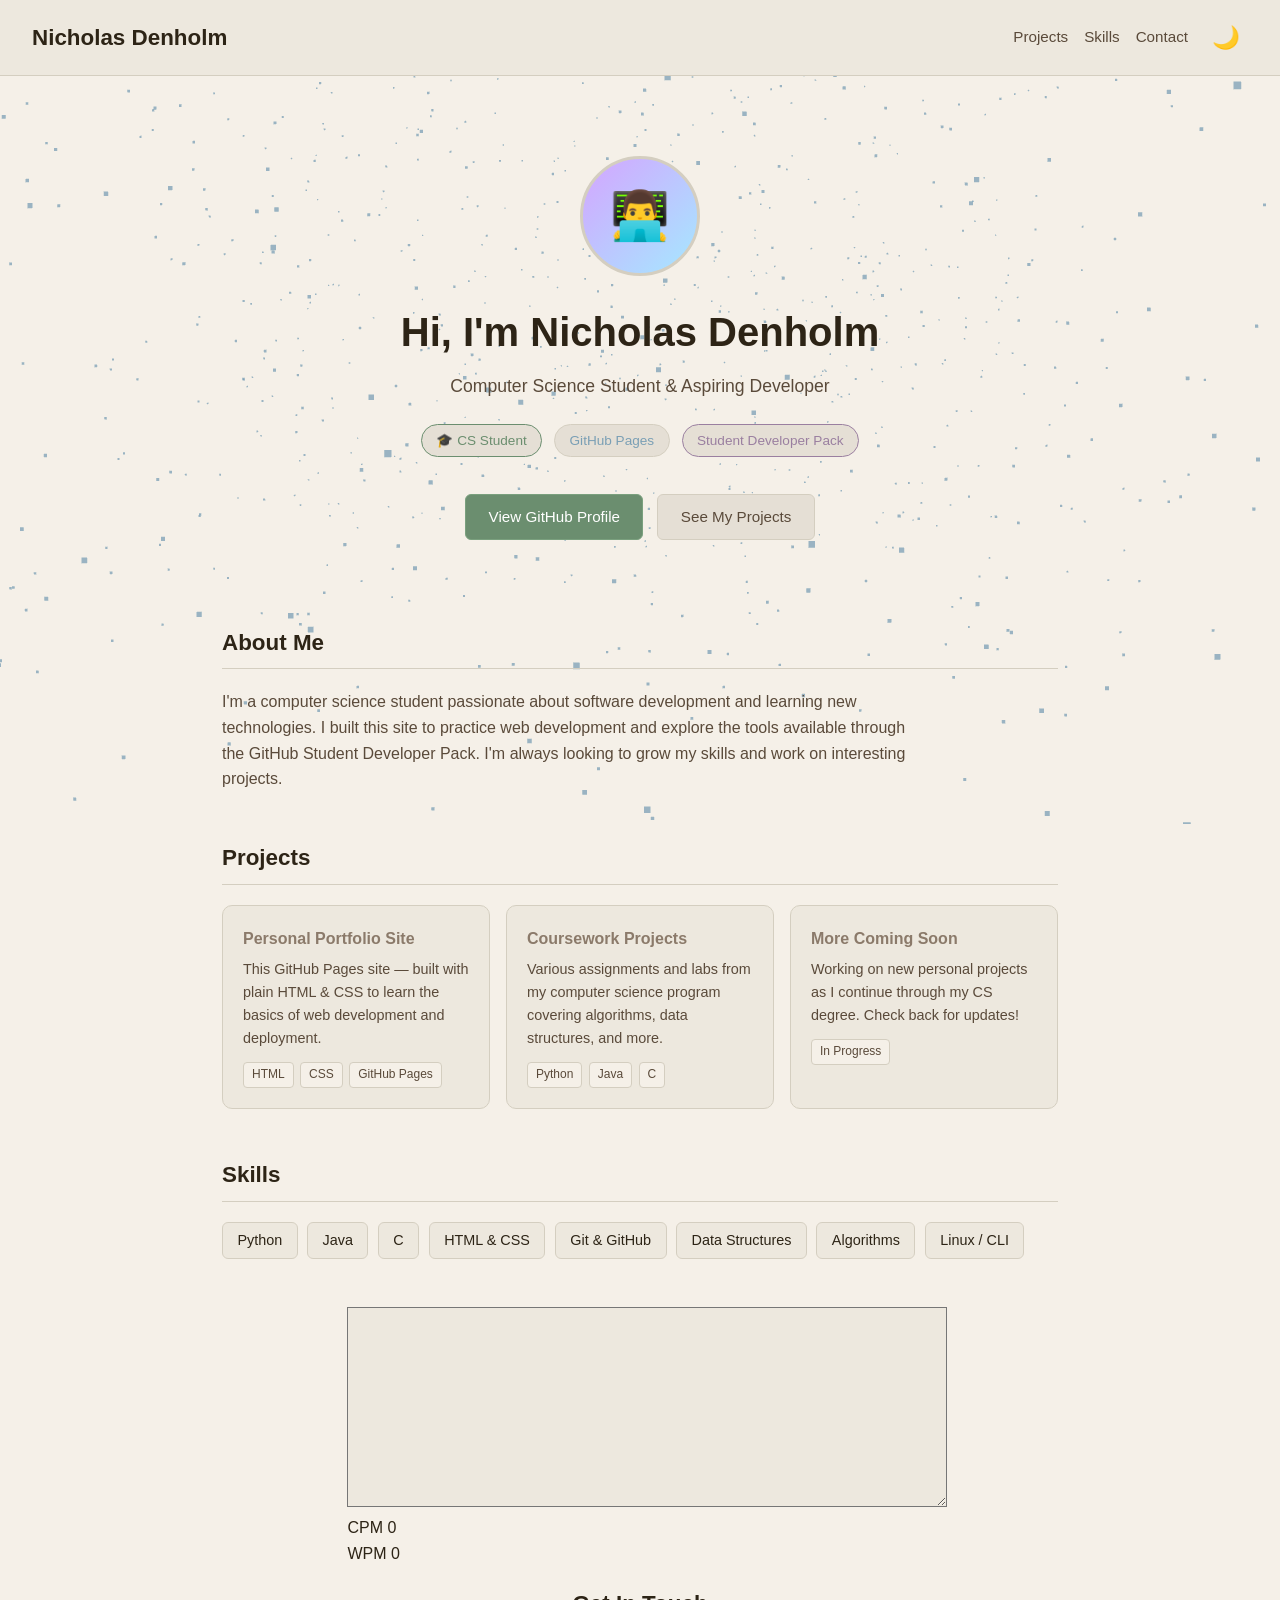
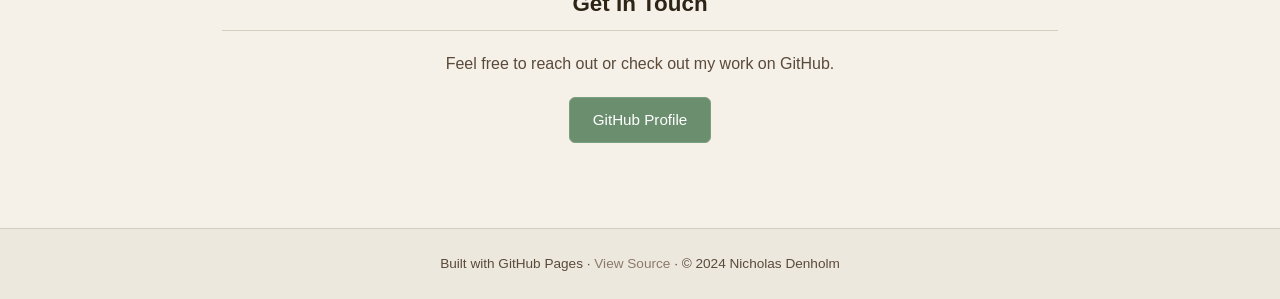
==== html/index.html @ df2bccaa "added rain effect 0 o 0" ====
<!DOCTYPE html>
<html lang="en" data-theme="light">
  <head>
    <meta charset="UTF-8" />
    <meta name="viewport" content="width=device-width, initial-scale=1.0" />
    <meta name="description" content="Nicholas Denholm – Computer Science student and aspiring developer." />
    <title>Nicholas Denholm | CS Student</title>
    <link rel="stylesheet" href="../css/style.css" />
    <link rel="stylesheet" href="../css/textpeed.css" />
    <script src="../js/theme.js" defer></script>
    <script src="../js/typingspeed.js" defer></script>
    <script src="../js/vendor/three.min.js" defer></script>
    <script src="../js/rain-effect.js" defer></script>
  </head>
  <body>

    <header>
      <span class="logo">Nicholas Denholm</span>
      <nav>
        <a href="#projects">Projects</a>
        <a href="#skills">Skills</a>
        <!--<a href="#student-pack">Student Pack</a>-->
        <a href="#contact">Contact</a>
        <button id="theme-toggle" class="theme-toggle" aria-label="Toggle theme">
          <span id="theme-icon">🌙</span>
        </button>
      </nav>
    </header>

    <!-- Hero -->
    <section class="hero">
      <div class="avatar">👨‍💻</div>
      <h1>Hi, I'm Nicholas Denholm</h1>
      <p class="subtitle">Computer Science Student &amp; Aspiring Developer</p>
      <div class="badges">
        <span class="badge green">🎓 CS Student</span>
        <span class="badge">GitHub Pages</span>
        <span class="badge purple">Student Developer Pack</span>
      </div>
      <div>
        <a class="btn btn-primary" href="https://github.com/NicholasDenholm" target="_blank" rel="noopener noreferrer">
          View GitHub Profile
        </a>
        <a class="btn btn-secondary" href="#projects">See My Projects</a>
      </div>
    </section>

    <main>

      <!-- About -->
      <section id="about" style="margin-bottom: 3rem;">
        <h2 class="section-title">About Me</h2>
        <p style="max-width:700px;">
          I'm a computer science student passionate about software development and learning
          new technologies. I built this site to practice web development and explore the
          tools available through the GitHub Student Developer Pack. I'm always looking to
          grow my skills and work on interesting projects.
        </p>
      </section>

      <!-- Projects -->
      <section id="projects" style="margin-bottom: 3rem;">
        <h2 class="section-title">Projects</h2>
        <div class="cards">
          <div class="card">
            <h3>Personal Portfolio Site</h3>
            <p>This GitHub Pages site — built with plain HTML &amp; CSS to learn the basics of web development and deployment.</p>
            <div class="card-tags">
              <span class="tag">HTML</span>
              <span class="tag">CSS</span>
              <span class="tag">GitHub Pages</span>
            </div>
          </div>
          <div class="card">
            <h3>Coursework Projects</h3>
            <p>Various assignments and labs from my computer science program covering algorithms, data structures, and more.</p>
            <div class="card-tags">
              <span class="tag">Python</span>
              <span class="tag">Java</span>
              <span class="tag">C</span>
            </div>
          </div>
          <div class="card">
            <h3>More Coming Soon</h3>
            <p>Working on new personal projects as I continue through my CS degree. Check back for updates!</p>
            <div class="card-tags">
              <span class="tag">In Progress</span>
            </div>
          </div>
        </div>
      </section>

      <!-- Skills -->
      <section id="skills" style="margin-bottom: 3rem;">
        <h2 class="section-title">Skills</h2>
        <div class="skills-list">
          <span class="skill-chip">Python</span>
          <span class="skill-chip">Java</span>
          <span class="skill-chip">C</span>
          <span class="skill-chip">HTML &amp; CSS</span>
          <span class="skill-chip">Git &amp; GitHub</span>
          <span class="skill-chip">Data Structures</span>
          <span class="skill-chip">Algorithms</span>
          <span class="skill-chip">Linux / CLI</span>
        </div>
      </section>
      
      <!--Typing box-->
      <!--<input type="text">-->
       
      <form id="tipper">
        <textarea id="textariffic"></textarea>
        <p> <span class="label">CPM</span> 
      <span id="CPM">0</span>
        </p>
        <p><span class="label">WPM</span>
      <span id="WPM">0</span>
        </p>        
      </form>


      <!-- GitHub Student Developer Pack
      <section id="student-pack">
        <div class="sdp-section">
          <h2>🎒 GitHub Student Developer Pack</h2>
          <p>
            As a CS student, I'm taking advantage of the GitHub Student Developer Pack —
            a free collection of developer tools and resources for students.
          </p>
          <div class="sdp-benefits">
            <div class="sdp-benefit">
              <div class="icon">🏗️</div>
              <h4>GitHub Pro</h4>
              <p>Unlimited private repositories and advanced collaboration features — free while I'm a student.</p>
            </div>
            <div class="sdp-benefit">
              <div class="icon">🌐</div>
              <h4>GitHub Pages</h4>
              <p>Host this very portfolio for free directly from a GitHub repository.</p>
            </div>
            <div class="sdp-benefit">
              <div class="icon">☁️</div>
              <h4>Cloud Credits</h4>
              <p>Access to cloud platform credits to experiment with real-world infrastructure and deployments.</p>
            </div>
            <div class="sdp-benefit">
              <div class="icon">🛠️</div>
              <h4>Dev Tools</h4>
              <p>Free access to IDEs, domain names, CI/CD tools, and more to build professional-grade projects.</p>
            </div>
          </div>
          <a class="btn btn-primary"
             href="https://education.github.com/pack"
             target="_blank"
             rel="noopener noreferrer">
            Learn More About the Student Pack
          </a>
        </div>
      </section>
      -->

      <!-- Contact -->
      <section id="contact" class="contact-section">
        <h2 class="section-title">Get In Touch</h2>
        <p>Feel free to reach out or check out my work on GitHub.</p>
        <a class="btn btn-primary"
           href="https://github.com/NicholasDenholm"
           target="_blank"
           rel="noopener noreferrer">
          GitHub Profile
        </a>
      </section>

    </main>

    <footer>
      <p>
        Built with GitHub Pages ·
        <a href="https://github.com/NicholasDenholm/NicholasDenholm.github.io" target="_blank" rel="noopener noreferrer">
          View Source
        </a>
        · &copy; 2024 Nicholas Denholm
      </p>
    </footer>

  </body>
</html>
---- css/style.css ----
/* ========================================
   CSS CUSTOM PROPERTIES (Theme Variables)
   Edit these to customize your theme colors
   ======================================== */

:root[data-theme="light"]{
  /* Light Mode Colors (Soft Pastels) */
  --bg-primary: #f5f0e8;
  --bg-secondary: #ede8de;
  --bg-tertiary: #e5dfd5;
  --text-primary: #2d2416;
  --text-secondary: #5a4a3a;
  --border-color: #d4cec0;
  --accent-primary: #8b7a6a;
  --accent-blue: #7a9fb5;
  --accent-green: #6b8e6f;
  --accent-purple: #9a7fa0;
  --gradient-1: #d4a5ff;
  --gradient-2: #a5e8ff;
  --button-primary-bg: #6b8e6f;
  --button-primary-hover: #7aa07e;
  --button-secondary-bg: #e5dfd5;
  --button-secondary-text: #5a4a3a;
  --button-secondary-border: #d4cec0;
}

/* Dark Mode Colors (Keep current dark theme) */
:root[data-theme="dark"] {
  --bg-primary: #0d1117;
  --bg-secondary: #161b22;
  --bg-tertiary: #21262d;
  --text-primary: #c9d1d9;
  --text-secondary: #8b949e;
  --border-color: #30363d;
  --accent-primary: #58a6ff;
  --accent-blue: #58a6ff;
  --accent-green: #3fb950;
  --accent-purple: #bc8cff;
  --gradient-1: #58a6ff;
  --gradient-2: #bc8cff;
  --button-primary-bg: #238636;
  --button-primary-hover: #2ea043;
  --button-secondary-bg: #21262d;
  --button-secondary-text: #c9d1d9;
  --button-secondary-border: #30363d;
}

/* Auto-detect system preference for dark mode */
@media (prefers-color-scheme: dark) {
  :root {
    --bg-primary: #0d1117;
    --bg-secondary: #161b22;
    --bg-tertiary: #21262d;
    --text-primary: #c9d1d9;
    --text-secondary: #8b949e;
    --border-color: #30363d;
    --accent-primary: #58a6ff;
    --accent-blue: #58a6ff;
    --accent-green: #3fb950;
    --accent-purple: #bc8cff;
    --gradient-1: #58a6ff;
    --gradient-2: #bc8cff;
    --button-primary-bg: #238636;
    --button-primary-hover: #2ea043;
    --button-secondary-bg: #21262d;
    --button-secondary-text: #c9d1d9;
    --button-secondary-border: #30363d;
  }
}

* {
  margin: 0;
  padding: 0;
  box-sizing: border-box;
}

body {
  font-family: 'Segoe UI', Tahoma, Geneva, Verdana, sans-serif;
  background-color: var(--bg-primary);
  color: var(--text-primary);
  line-height: 1.6;
  min-height: 100vh;
  overflow-x: hidden;
  position: relative;
  transition: background-color 0.2s ease, color 0.2s ease;
}

#rain-layer {
  height: 100vh;
  inset: 0;
  pointer-events: none;
  position: fixed;
  width: 100vw;
  z-index: 0;
}

header,
.hero,
main,
footer {
  position: relative;
  z-index: 1;
}

header {
  background-color: var(--bg-secondary);
  border-bottom: 1px solid var(--border-color);
  padding: 1rem 2rem;
  display: flex;
  align-items: center;
  justify-content: space-between;
  transition: background-color 0.2s ease, border-color 0.2s ease;
}

header .logo {
  font-size: 1.4rem;
  font-weight: 700;
  color: var(--text-primary);
  transition: color 0.2s ease;
}

header nav {
  display: flex;
  align-items: center;
  gap: 1rem;
}

header nav a {
  color: var(--text-secondary);
  text-decoration: none;
  font-size: 0.95rem;
  transition: color 0.2s ease;
}

header nav a:hover {
  color: var(--text-primary);
}

.theme-toggle {
  background: none;
  border: none;
  font-size: 1.4rem;
  cursor: pointer;
  padding: 0.5rem;
  display: flex;
  align-items: center;
  justify-content: center;
  transition: transform 0.3s ease;
}

.theme-toggle:hover {
  transform: scale(1.1) rotate(20deg);
}

.theme-toggle:active {
  transform: scale(0.95);
}

.hero {
  display: flex;
  flex-direction: column;
  align-items: center;
  justify-content: center;
  text-align: center;
  padding: 5rem 2rem 3rem;
}

.hero .avatar {
  width: 120px;
  height: 120px;
  border-radius: 50%;
  background: linear-gradient(135deg, var(--gradient-1), var(--gradient-2));
  display: flex;
  align-items: center;
  justify-content: center;
  font-size: 3rem;
  margin-bottom: 1.5rem;
  border: 3px solid var(--border-color);
  transition: transform 0.3s ease, border-color 0.2s ease;
}

.hero .avatar:hover {
  transform: scale(1.05) rotate(5deg);
}

.hero h1 {
  font-size: 2.5rem;
  color: var(--text-primary);
  margin-bottom: 0.5rem;
  transition: color 0.2s ease;
}

.hero .subtitle {
  font-size: 1.1rem;
  color: var(--text-secondary);
  margin-bottom: 1.5rem;
  transition: color 0.2s ease;
}

.hero .badges {
  display: flex;
  gap: 0.75rem;
  flex-wrap: wrap;
  justify-content: center;
  margin-bottom: 2rem;
}

.badge {
  background-color: var(--bg-tertiary);
  border: 1px solid var(--border-color);
  border-radius: 2rem;
  padding: 0.3rem 0.9rem;
  font-size: 0.85rem;
  color: var(--accent-blue);
  transition: all 0.2s ease;
}

.badge:hover {
  border-color: var(--accent-blue);
}

.badge.green {
  color: var(--accent-green);
  border-color: var(--accent-green);
}

.badge.purple {
  color: var(--accent-purple);
  border-color: var(--accent-purple);
}

.btn {
  display: inline-block;
  padding: 0.6rem 1.4rem;
  border-radius: 6px;
  font-size: 0.95rem;
  text-decoration: none;
  transition: all 0.2s ease;
  margin: 0.3rem;
  border: 1px solid transparent;
}

.btn-primary {
  background-color: var(--button-primary-bg);
  border-color: var(--button-primary-hover);
  color: #ffffff;
}

.btn-primary:hover {
  background-color: var(--button-primary-hover);
  transform: translateY(-2px);
}

.btn-secondary {
  background-color: var(--button-secondary-bg);
  border: 1px solid var(--button-secondary-border);
  color: var(--button-secondary-text);
}

.btn-secondary:hover {
  background-color: var(--border-color);
  transform: translateY(-2px);
}

main {
  max-width: 900px;
  margin: 0 auto;
  padding: 2rem;
}

/* About and section paragraphs */
#about p,
.contact-section p {
  color: var(--text-secondary);
  transition: color 0.2s ease;
}

.section-title {
  font-size: 1.4rem;
  font-weight: 600;
  color: var(--text-primary);
  margin-bottom: 1.25rem;
  padding-bottom: 0.5rem;
  border-bottom: 1px solid var(--border-color);
  transition: all 0.2s ease;
}

.cards {
  display: grid;
  grid-template-columns: repeat(auto-fit, minmax(260px, 1fr));
  gap: 1rem;
  margin-bottom: 3rem;
}

.card {
  background-color: var(--bg-secondary);
  border: 1px solid var(--border-color);
  border-radius: 10px;
  padding: 1.25rem;
  transition: all 0.2s ease;
}

.card:hover {
  border-color: var(--accent-primary);
  transform: translateY(-4px);
  box-shadow: 0 4px 12px rgba(0, 0, 0, 0.1);
}

.card h3 {
  color: var(--accent-primary);
  font-size: 1rem;
  margin-bottom: 0.4rem;
  transition: color 0.2s ease;
}

.card p {
  color: var(--text-secondary);
  font-size: 0.9rem;
  transition: color 0.2s ease;
}

.card .card-tags {
  margin-top: 0.75rem;
  display: flex;
  gap: 0.4rem;
  flex-wrap: wrap;
}

.tag {
  background-color: var(--bg-primary);
  border: 1px solid var(--border-color);
  border-radius: 4px;
  padding: 0.15rem 0.5rem;
  font-size: 0.75rem;
  color: var(--text-secondary);
  transition: all 0.2s ease;
}

.tag:hover {
  border-color: var(--accent-primary);
}

.skills-list {
  display: flex;
  flex-wrap: wrap;
  gap: 0.6rem;
  margin-bottom: 3rem;
}

.skill-chip {
  background-color: var(--bg-secondary);
  border: 1px solid var(--border-color);
  border-radius: 6px;
  padding: 0.4rem 0.9rem;
  font-size: 0.9rem;
  color: var(--text-primary);
  transition: all 0.2s ease;
}

.skill-chip:hover {
  border-color: var(--accent-primary);
  color: var(--accent-primary);
}

.sdp-section {
  background: linear-gradient(135deg, var(--gradient-1), var(--gradient-2));
  opacity: 0.85;
  border: 1px solid var(--border-color);
  border-radius: 10px;
  padding: 2rem;
  margin-bottom: 3rem;
  text-align: center;
  transition: all 0.2s ease;
}

.sdp-section:hover {
  opacity: 1;
}

.sdp-section h2 {
  color: var(--text-primary);
  margin-bottom: 0.75rem;
  transition: color 0.2s ease;
}

.sdp-section p {
  color: var(--text-secondary);
  margin-bottom: 1.25rem;
  max-width: 600px;
  margin-left: auto;
  margin-right: auto;
  transition: color 0.2s ease;
}

.sdp-benefits {
  display: grid;
  grid-template-columns: repeat(auto-fit, minmax(200px, 1fr));
  gap: 1rem;
  margin-bottom: 1.5rem;
  text-align: left;
}

.sdp-benefit {
  background-color: rgba(255, 255, 255, 0.1);
  border: 1px solid var(--border-color);
  border-radius: 8px;
  padding: 1rem;
  transition: all 0.2s ease;
}

.sdp-benefit:hover {
  transform: translateY(-4px);
  background-color: rgba(255, 255, 255, 0.15);
}

.sdp-benefit .icon {
  font-size: 1.5rem;
  margin-bottom: 0.4rem;
}

.sdp-benefit h4 {
  color: var(--text-primary);
  font-size: 0.95rem;
  margin-bottom: 0.25rem;
  transition: color 0.2s ease;
}

.sdp-benefit p {
  color: var(--text-secondary);
  font-size: 0.82rem;
  margin: 0;
  transition: color 0.2s ease;
}

.contact-section {
  text-align: center;
  margin-bottom: 3rem;
}

.contact-section p {
  color: var(--text-secondary);
  margin-bottom: 1rem;
  transition: color 0.2s ease;
}

footer {
  background-color: var(--bg-secondary);
  border-top: 1px solid var(--border-color);
  text-align: center;
  padding: 1.5rem 2rem;
  color: var(--text-secondary);
  font-size: 0.85rem;
  transition: all 0.2s ease;
}

footer a {
  color: var(--accent-primary);
  text-decoration: none;
  transition: color 0.2s ease;
}

footer a:hover {
  text-decoration: underline;
}

@media (max-width: 600px) {
  .hero h1 {
    font-size: 1.8rem;
  }

  header {
    flex-direction: column;
    gap: 0.75rem;
  }

  header nav {
    width: 100%;
    justify-content: center;
    gap: 0.5rem;
  }

  header nav a {
    font-size: 0.85rem;
  }

  .theme-toggle {
    position: absolute;
    right: 1rem;
    top: 1rem;
  }
}
---- css/textpeed.css ----
/*
@import url("theme.css");
*/
form {
    margin: 20px auto;
    width: 70%;
}
#textariffic {
    width: 600px;
    height: 200px;
    /*font-size: 12px;*/
    /* font-family is inherited automatically */
    /* color is also inherited unless overridden */
    line-height: 15px;
    color: var(--text-primary);
    background-color: var(--bg-secondary);
}
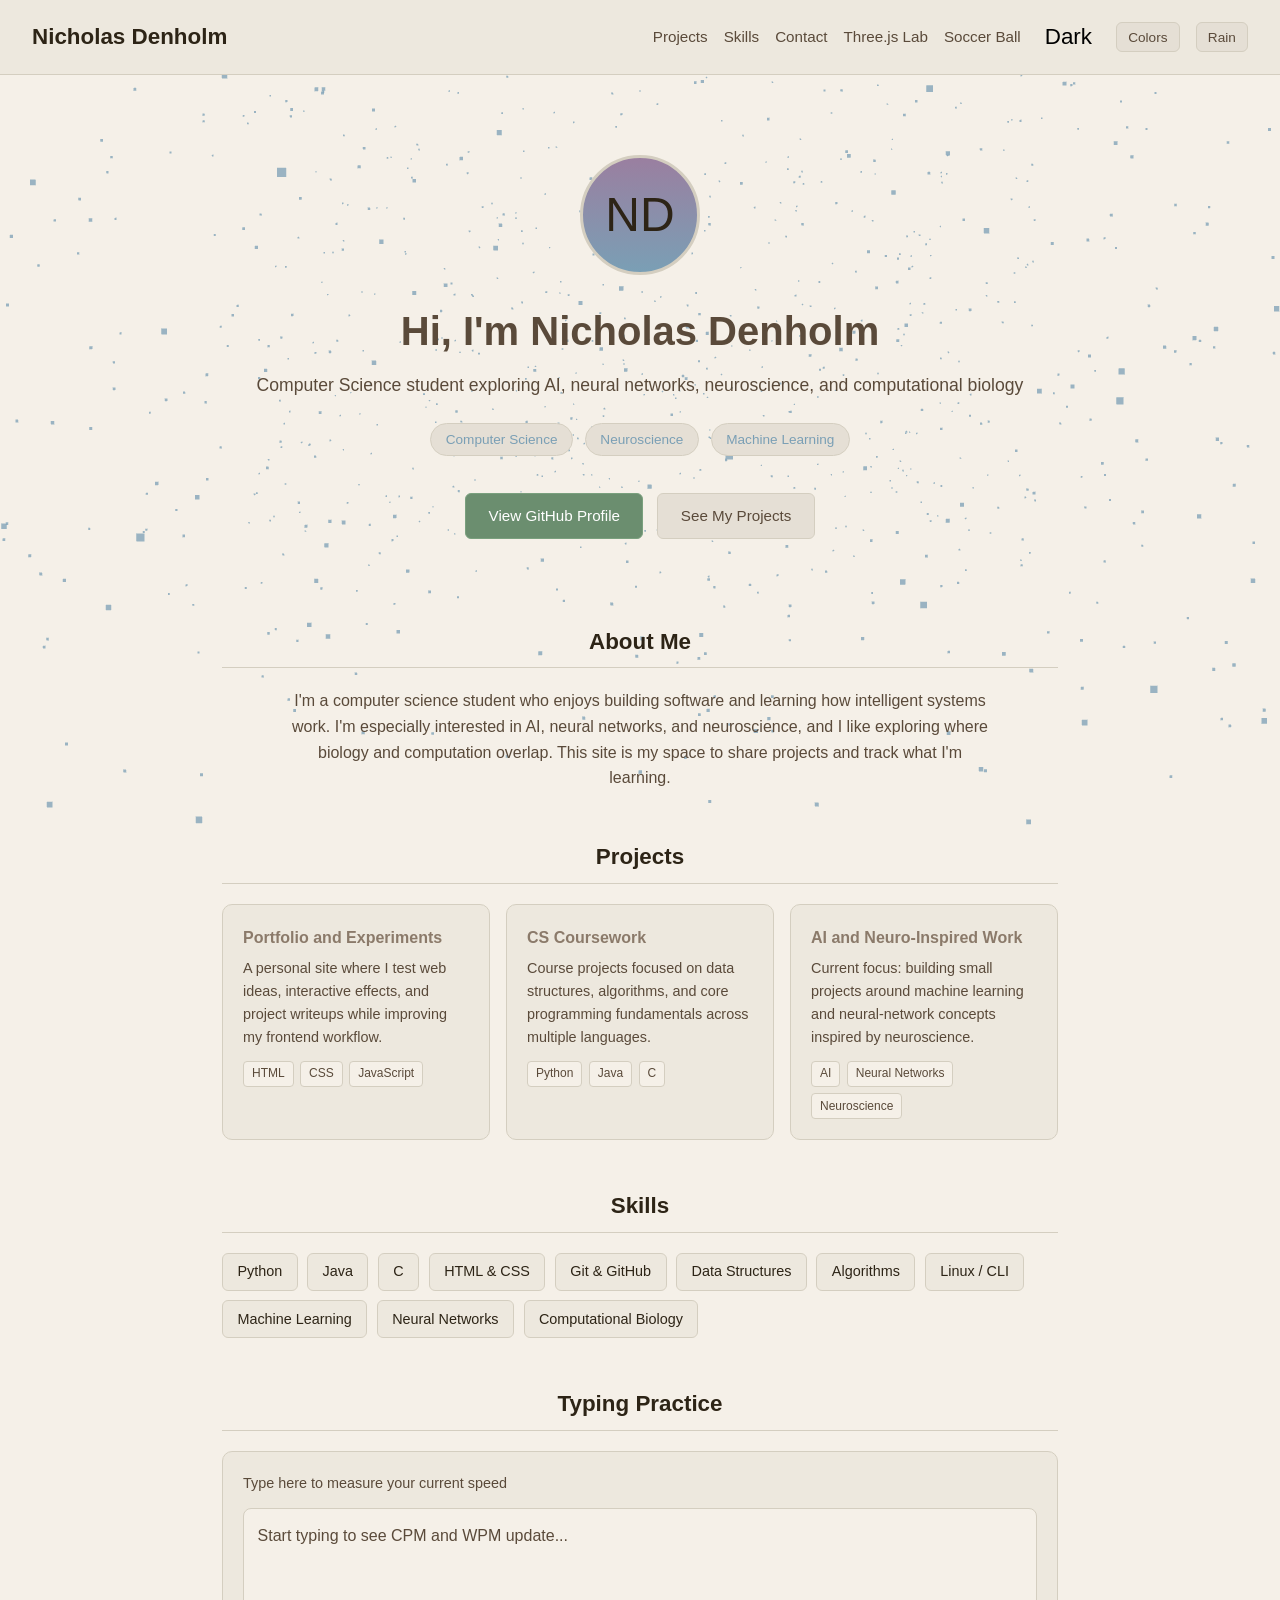
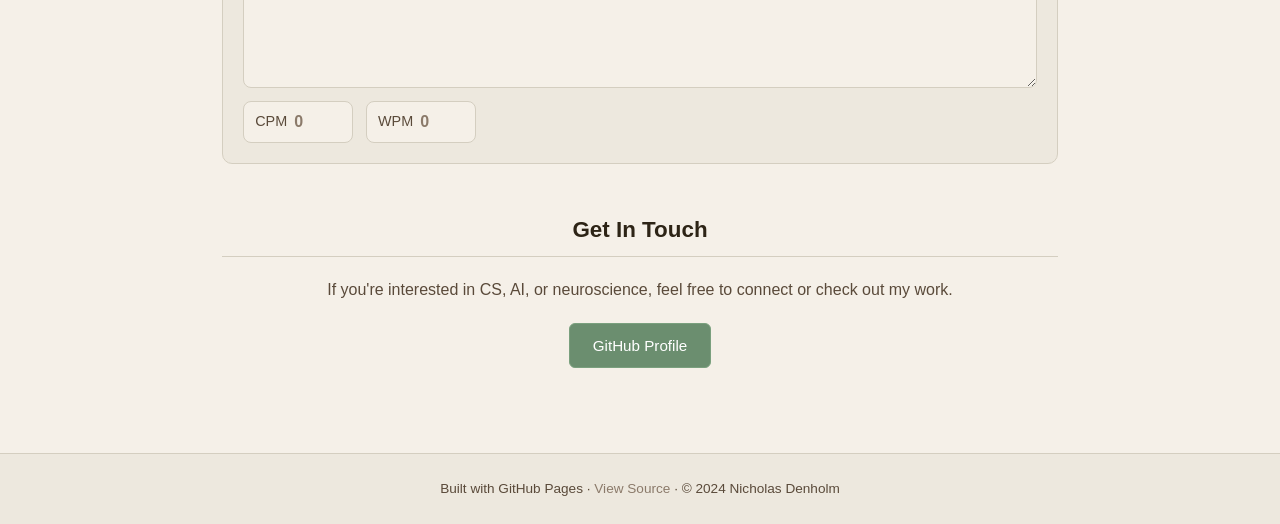
==== commit 8fb936df: "added a soccer ball page and a testing area for three js" ====
--- a/html/index.html
+++ b/html/index.html
@@ -1,10 +1,10 @@
 <!DOCTYPE html>
-<html lang="en" data-theme="light">
+<html lang="en" data-theme="auto">
   <head>
     <meta charset="UTF-8" />
     <meta name="viewport" content="width=device-width, initial-scale=1.0" />
-    <meta name="description" content="Nicholas Denholm – Computer Science student and aspiring developer." />
-    <title>Nicholas Denholm | CS Student</title>
+    <meta name="description" content="Nicholas Denholm – Computer Science student interested in AI, neural networks, neuroscience, and computational biology." />
+    <title>Nicholas Denholm | CS, AI, and Neuroscience</title>
     <link rel="stylesheet" href="../css/style.css" />
     <link rel="stylesheet" href="../css/textpeed.css" />
     <script src="../js/theme.js" defer></script>
@@ -19,23 +19,80 @@
       <nav>
         <a href="#projects">Projects</a>
         <a href="#skills">Skills</a>
-        <!--<a href="#student-pack">Student Pack</a>-->
         <a href="#contact">Contact</a>
+        <a href="three-lab.html">Three.js Lab</a>
+        <a href="soccer-ball.html">Soccer Ball</a>
         <button id="theme-toggle" class="theme-toggle" aria-label="Toggle theme">
-          <span id="theme-icon">🌙</span>
+          <span id="theme-icon">Dark</span>
+        </button>
+        <button id="theme-editor-toggle" class="theme-editor-toggle" type="button" aria-label="Open color settings">
+          Colors
+        </button>
+        <button id="rain-editor-toggle" class="rain-editor-toggle" type="button" aria-label="Open rain settings">
+          Rain
         </button>
       </nav>
     </header>
 
+    <aside id="theme-editor" class="theme-editor" hidden>
+      <div class="theme-editor-header">
+        <h2>Color Settings</h2>
+      </div>
+      <p class="theme-editor-help">Choose a mode and adjust colors. Changes are saved automatically.</p>
+      <div class="theme-editor-row">
+        <label for="theme-editor-mode">Editing</label>
+        <select id="theme-editor-mode">
+          <option value="light">Light</option>
+          <option value="dark">Dark</option>
+        </select>
+      </div>
+      <div id="theme-editor-controls" class="theme-editor-controls"></div>
+      <div class="theme-editor-actions">
+        <button id="theme-reset-mode" class="btn btn-secondary" type="button">Reset Mode</button>
+        <button id="theme-reset-all" class="btn btn-secondary" type="button">Reset All</button>
+      </div>
+    </aside>
+
+    <aside id="rain-editor" class="rain-editor" hidden>
+      <div class="rain-editor-header">
+        <h2>Rain Settings</h2>
+      </div>
+      <p class="rain-editor-help">Tune speed, wind direction, deflection strength, and rain color.</p>
+      <div class="rain-editor-controls">
+        <div class="rain-editor-control">
+          <label for="rain-speed">Speed</label>
+          <input id="rain-speed" type="range" min="-1" max="1" step="0.05" />
+          <span id="rain-speed-value">1.0x</span>
+        </div>
+        <div class="rain-editor-control">
+          <label for="rain-direction">Direction</label>
+          <input id="rain-direction" type="range" min="-0.5" max="0.5" step="0.01" />
+          <span id="rain-direction-value">0.00</span>
+        </div>
+        <div class="rain-editor-control">
+          <label for="rain-deflection">Deflection</label>
+          <input id="rain-deflection" type="range" min="0" max="3" step="0.01" />
+          <span id="rain-deflection-value">0.42</span>
+        </div>
+        <div class="rain-editor-control">
+          <label for="rain-color">Color</label>
+          <input id="rain-color" type="color" />
+        </div>
+      </div>
+      <div class="rain-editor-actions">
+        <button id="rain-reset" class="btn btn-secondary" type="button">Reset Rain</button>
+      </div>
+    </aside>
+
     <!-- Hero -->
     <section class="hero">
-      <div class="avatar">👨‍💻</div>
+      <div class="avatar">ND</div>
       <h1>Hi, I'm Nicholas Denholm</h1>
-      <p class="subtitle">Computer Science Student &amp; Aspiring Developer</p>
+      <p class="subtitle">Computer Science student exploring AI, neural networks, neuroscience, and computational biology</p>
       <div class="badges">
-        <span class="badge green">🎓 CS Student</span>
-        <span class="badge">GitHub Pages</span>
-        <span class="badge purple">Student Developer Pack</span>
+        <span class="badge green">Computer Science</span>
+        <span class="badge blue">Neuroscience</span>
+        <span class="badge purple">Machine Learning</span>
       </div>
       <div>
         <a class="btn btn-primary" href="https://github.com/NicholasDenholm" target="_blank" rel="noopener noreferrer">
@@ -50,11 +107,11 @@
       <!-- About -->
       <section id="about" style="margin-bottom: 3rem;">
         <h2 class="section-title">About Me</h2>
-        <p style="max-width:700px;">
-          I'm a computer science student passionate about software development and learning
-          new technologies. I built this site to practice web development and explore the
-          tools available through the GitHub Student Developer Pack. I'm always looking to
-          grow my skills and work on interesting projects.
+        <p style="max-width:700px; margin: 0 auto; text-align: center;">
+          I'm a computer science student who enjoys building software and learning how
+          intelligent systems work. I'm especially interested in AI, neural networks, and
+          neuroscience, and I like exploring where biology and computation overlap. This
+          site is my space to share projects and track what I'm learning.
         </p>
       </section>
 
@@ -63,17 +120,17 @@
         <h2 class="section-title">Projects</h2>
         <div class="cards">
           <div class="card">
-            <h3>Personal Portfolio Site</h3>
-            <p>This GitHub Pages site — built with plain HTML &amp; CSS to learn the basics of web development and deployment.</p>
+            <h3>Portfolio and Experiments</h3>
+            <p>A personal site where I test web ideas, interactive effects, and project writeups while improving my frontend workflow.</p>
             <div class="card-tags">
               <span class="tag">HTML</span>
               <span class="tag">CSS</span>
-              <span class="tag">GitHub Pages</span>
+              <span class="tag">JavaScript</span>
             </div>
           </div>
           <div class="card">
-            <h3>Coursework Projects</h3>
-            <p>Various assignments and labs from my computer science program covering algorithms, data structures, and more.</p>
+            <h3>CS Coursework</h3>
+            <p>Course projects focused on data structures, algorithms, and core programming fundamentals across multiple languages.</p>
             <div class="card-tags">
               <span class="tag">Python</span>
               <span class="tag">Java</span>
@@ -81,10 +138,12 @@
             </div>
           </div>
           <div class="card">
-            <h3>More Coming Soon</h3>
-            <p>Working on new personal projects as I continue through my CS degree. Check back for updates!</p>
+            <h3>AI and Neuro-Inspired Work</h3>
+            <p>Current focus: building small projects around machine learning and neural-network concepts inspired by neuroscience.</p>
             <div class="card-tags">
-              <span class="tag">In Progress</span>
+              <span class="tag">AI</span>
+              <span class="tag">Neural Networks</span>
+              <span class="tag">Neuroscience</span>
             </div>
           </div>
         </div>
@@ -102,67 +161,28 @@
           <span class="skill-chip">Data Structures</span>
           <span class="skill-chip">Algorithms</span>
           <span class="skill-chip">Linux / CLI</span>
+          <span class="skill-chip">Machine Learning</span>
+          <span class="skill-chip">Neural Networks</span>
+          <span class="skill-chip">Computational Biology</span>
         </div>
       </section>
       
-      <!--Typing box-->
-      <!--<input type="text">-->
-       
-      <form id="tipper">
-        <textarea id="textariffic"></textarea>
-        <p> <span class="label">CPM</span> 
-      <span id="CPM">0</span>
-        </p>
-        <p><span class="label">WPM</span>
-      <span id="WPM">0</span>
-        </p>        
-      </form>
-
-
-      <!-- GitHub Student Developer Pack
-      <section id="student-pack">
-        <div class="sdp-section">
-          <h2>🎒 GitHub Student Developer Pack</h2>
-          <p>
-            As a CS student, I'm taking advantage of the GitHub Student Developer Pack —
-            a free collection of developer tools and resources for students.
-          </p>
-          <div class="sdp-benefits">
-            <div class="sdp-benefit">
-              <div class="icon">🏗️</div>
-              <h4>GitHub Pro</h4>
-              <p>Unlimited private repositories and advanced collaboration features — free while I'm a student.</p>
-            </div>
-            <div class="sdp-benefit">
-              <div class="icon">🌐</div>
-              <h4>GitHub Pages</h4>
-              <p>Host this very portfolio for free directly from a GitHub repository.</p>
-            </div>
-            <div class="sdp-benefit">
-              <div class="icon">☁️</div>
-              <h4>Cloud Credits</h4>
-              <p>Access to cloud platform credits to experiment with real-world infrastructure and deployments.</p>
-            </div>
-            <div class="sdp-benefit">
-              <div class="icon">🛠️</div>
-              <h4>Dev Tools</h4>
-              <p>Free access to IDEs, domain names, CI/CD tools, and more to build professional-grade projects.</p>
-            </div>
-          </div>
-          <a class="btn btn-primary"
-             href="https://education.github.com/pack"
-             target="_blank"
-             rel="noopener noreferrer">
-            Learn More About the Student Pack
-          </a>
-        </div>
-      </section>
-      -->
+      <section id="typing-practice" style="margin-bottom: 3rem;">
+        <h2 class="section-title">Typing Practice</h2>
+        <form id="tipper">
+          <label for="textariffic" class="label">Type here to measure your current speed</label>
+          <textarea id="textariffic" placeholder="Start typing to see CPM and WPM update..."></textarea>
+          <div class="typing-stats">
+            <p><span class="label">CPM</span><span id="CPM">0</span></p>
+            <p><span class="label">WPM</span><span id="WPM">0</span></p>
+          </div>
+        </form>
+      </section>
 
       <!-- Contact -->
       <section id="contact" class="contact-section">
         <h2 class="section-title">Get In Touch</h2>
-        <p>Feel free to reach out or check out my work on GitHub.</p>
+        <p>If you're interested in CS, AI, or neuroscience, feel free to connect or check out my work.</p>
         <a class="btn btn-primary"
            href="https://github.com/NicholasDenholm"
            target="_blank"
--- a/css/style.css
+++ b/css/style.css
@@ -92,6 +92,7 @@
   position: fixed;
   width: 100vw;
   z-index: 0;
+  color: var(--accent-blue);
 }
 
 header,
@@ -156,6 +157,177 @@
   transform: scale(0.95);
 }
 
+.theme-editor-toggle,
+.rain-editor-toggle {
+  background-color: var(--button-secondary-bg);
+  border: 1px solid var(--button-secondary-border);
+  border-radius: 6px;
+  color: var(--button-secondary-text);
+  cursor: pointer;
+  font-size: 0.85rem;
+  padding: 0.4rem 0.7rem;
+  transition: all 0.2s ease;
+}
+
+.theme-editor-toggle:hover,
+.rain-editor-toggle:hover {
+  border-color: var(--accent-primary);
+  color: var(--accent-primary);
+}
+
+.theme-editor,
+.rain-editor {
+  background-color: var(--bg-secondary);
+  border: 1px solid var(--border-color);
+  border-radius: 10px;
+  max-height: calc(100vh - 7rem);
+  overflow-y: auto;
+  padding: 1rem;
+  position: fixed;
+  right: 1rem;
+  top: 5.25rem;
+  width: min(92vw, 340px);
+  z-index: 20;
+}
+
+.rain-editor {
+  left: 1rem;
+  right: auto;
+}
+
+.theme-editor-header,
+.rain-editor-header {
+  align-items: center;
+  display: flex;
+  justify-content: space-between;
+  margin-bottom: 0.4rem;
+}
+
+.theme-editor-header h2,
+.rain-editor-header h2 {
+  font-size: 1rem;
+}
+
+.theme-editor-help,
+.rain-editor-help {
+  color: var(--text-secondary);
+  font-size: 0.85rem;
+  margin-bottom: 0.8rem;
+}
+
+.theme-editor-row {
+  align-items: center;
+  display: flex;
+  gap: 0.6rem;
+  margin-bottom: 0.8rem;
+}
+
+.theme-editor-row label {
+  color: var(--text-secondary);
+  font-size: 0.9rem;
+}
+
+.theme-editor-row select {
+  background-color: var(--bg-primary);
+  border: 1px solid var(--border-color);
+  border-radius: 6px;
+  color: var(--text-primary);
+  flex: 1;
+  padding: 0.3rem 0.45rem;
+}
+
+.theme-editor-controls {
+  display: grid;
+  gap: 0.55rem;
+}
+
+.theme-editor-control {
+  align-items: center;
+  background-color: var(--bg-primary);
+  border: 1px solid var(--border-color);
+  border-radius: 8px;
+  display: flex;
+  gap: 0.7rem;
+  justify-content: space-between;
+  padding: 0.45rem 0.55rem;
+}
+
+.theme-editor-control label {
+  color: var(--text-secondary);
+  font-size: 0.82rem;
+}
+
+.theme-editor-control input[type="color"] {
+  background: transparent;
+  border: none;
+  cursor: pointer;
+  height: 30px;
+  padding: 0;
+  width: 40px;
+}
+
+.theme-editor-actions {
+  display: flex;
+  gap: 0.4rem;
+  margin-top: 0.9rem;
+}
+
+.theme-editor-actions .btn {
+  margin: 0;
+}
+
+.rain-editor-controls {
+  display: grid;
+  gap: 0.55rem;
+}
+
+.rain-editor-control {
+  align-items: center;
+  background-color: var(--bg-primary);
+  border: 1px solid var(--border-color);
+  border-radius: 8px;
+  display: grid;
+  gap: 0.45rem;
+  grid-template-columns: 4.6rem 1fr 3rem;
+  padding: 0.45rem 0.55rem;
+}
+
+.rain-editor-control label {
+  color: var(--text-secondary);
+  font-size: 0.82rem;
+}
+
+.rain-editor-control input[type="range"] {
+  accent-color: var(--accent-primary);
+  width: 100%;
+}
+
+.rain-editor-control input[type="color"] {
+  background: transparent;
+  border: none;
+  cursor: pointer;
+  height: 30px;
+  justify-self: end;
+  padding: 0;
+  width: 40px;
+}
+
+.rain-editor-control span {
+  color: var(--text-primary);
+  font-size: 0.8rem;
+  text-align: right;
+}
+
+.rain-editor-actions {
+  display: flex;
+  gap: 0.4rem;
+  margin-top: 0.9rem;
+}
+
+.rain-editor-actions .btn {
+  margin: 0;
+}
+
 .hero {
   display: flex;
   flex-direction: column;
@@ -169,7 +341,7 @@
   width: 120px;
   height: 120px;
   border-radius: 50%;
-  background: linear-gradient(135deg, var(--gradient-1), var(--gradient-2));
+  background: linear-gradient(0deg, var(--accent-blue), var(--accent-purple));
   display: flex;
   align-items: center;
   justify-content: center;
@@ -180,12 +352,12 @@
 }
 
 .hero .avatar:hover {
-  transform: scale(1.05) rotate(5deg);
+  transform: scale(1.05) rotate(0deg);
 }
 
 .hero h1 {
   font-size: 2.5rem;
-  color: var(--text-primary);
+  color: var(--text-secondary);
   margin-bottom: 0.5rem;
   transition: color 0.2s ease;
 }
@@ -215,16 +387,24 @@
   transition: all 0.2s ease;
 }
 
-.badge:hover {
+.badge.blue:hover {
+  opacity: 0.6;
   border-color: var(--accent-blue);
 }
 
+/*
 .badge.green {
+  border-color: var(--accent-green);
+}
+*/
+.badge.green:hover {
+  opacity: 0.6;
+  border-color: var(--accent-green);
   color: var(--accent-green);
-  border-color: var(--accent-green);
-}
-
-.badge.purple {
+}
+
+.badge.purple:hover {
+  opacity: 0.6;
   color: var(--accent-purple);
   border-color: var(--accent-purple);
 }
@@ -276,6 +456,7 @@
 }
 
 .section-title {
+  text-align: center; 
   font-size: 1.4rem;
   font-weight: 600;
   color: var(--text-primary);
@@ -488,4 +669,22 @@
     right: 1rem;
     top: 1rem;
   }
-}
+
+  .theme-editor-toggle {
+    margin-left: auto;
+  }
+
+  .rain-editor-toggle {
+    margin-left: auto;
+  }
+
+  .theme-editor {
+    right: 0.5rem;
+    top: 6.5rem;
+  }
+
+  .rain-editor {
+    left: 0.5rem;
+    top: 6.5rem;
+  }
+}
--- a/css/textpeed.css
+++ b/css/textpeed.css
@@ -1,17 +1,82 @@
-/*
-@import url("theme.css");
-*/
-form {
-    margin: 20px auto;
-    width: 70%;
+#tipper {
+  background-color: var(--bg-secondary);
+  border: 1px solid var(--border-color);
+  border-radius: 10px;
+  display: flex;
+  flex-direction: column;
+  gap: 0.8rem;
+  margin: 0 auto;
+  max-width: 900px;
+  padding: 1.25rem;
+  transition: all 0.2s ease;
 }
+
+#tipper:focus-within {
+  border-color: var(--accent-primary);
+  box-shadow: 0 4px 12px rgba(0, 0, 0, 0.1);
+}
+
+#tipper .label {
+  color: var(--text-secondary);
+  font-size: 0.9rem;
+  transition: color 0.2s ease;
+}
+
 #textariffic {
-    width: 600px;
-    height: 200px;
-    /*font-size: 12px;*/
-    /* font-family is inherited automatically */
-    /* color is also inherited unless overridden */
-    line-height: 15px;
-    color: var(--text-primary);
-    background-color: var(--bg-secondary);
+  background-color: var(--bg-primary);
+  border: 1px solid var(--border-color);
+  border-radius: 8px;
+  color: var(--text-primary);
+  font: inherit;
+  line-height: 1.6;
+  min-height: 180px;
+  padding: 0.85rem;
+  resize: vertical;
+  transition: border-color 0.2s ease, box-shadow 0.2s ease, color 0.2s ease, background-color 0.2s ease;
+  width: 100%;
 }
+
+#textariffic::placeholder {
+  color: var(--text-secondary);
+}
+
+#textariffic:focus {
+  border-color: var(--accent-primary);
+  box-shadow: 0 0 0 2px color-mix(in srgb, var(--accent-primary) 25%, transparent);
+  outline: none;
+}
+
+.typing-stats {
+  display: flex;
+  flex-wrap: wrap;
+  gap: 0.8rem;
+}
+
+.typing-stats p {
+  align-items: center;
+  background-color: var(--bg-primary);
+  border: 1px solid var(--border-color);
+  border-radius: 8px;
+  color: var(--text-primary);
+  display: inline-flex;
+  gap: 0.45rem;
+  margin: 0;
+  min-width: 110px;
+  padding: 0.45rem 0.7rem;
+}
+
+#CPM,
+#WPM {
+  color: var(--accent-primary);
+  font-weight: 700;
+}
+
+@media (max-width: 600px) {
+  #tipper {
+    padding: 1rem;
+  }
+
+  .typing-stats p {
+    width: 100%;
+  }
+}
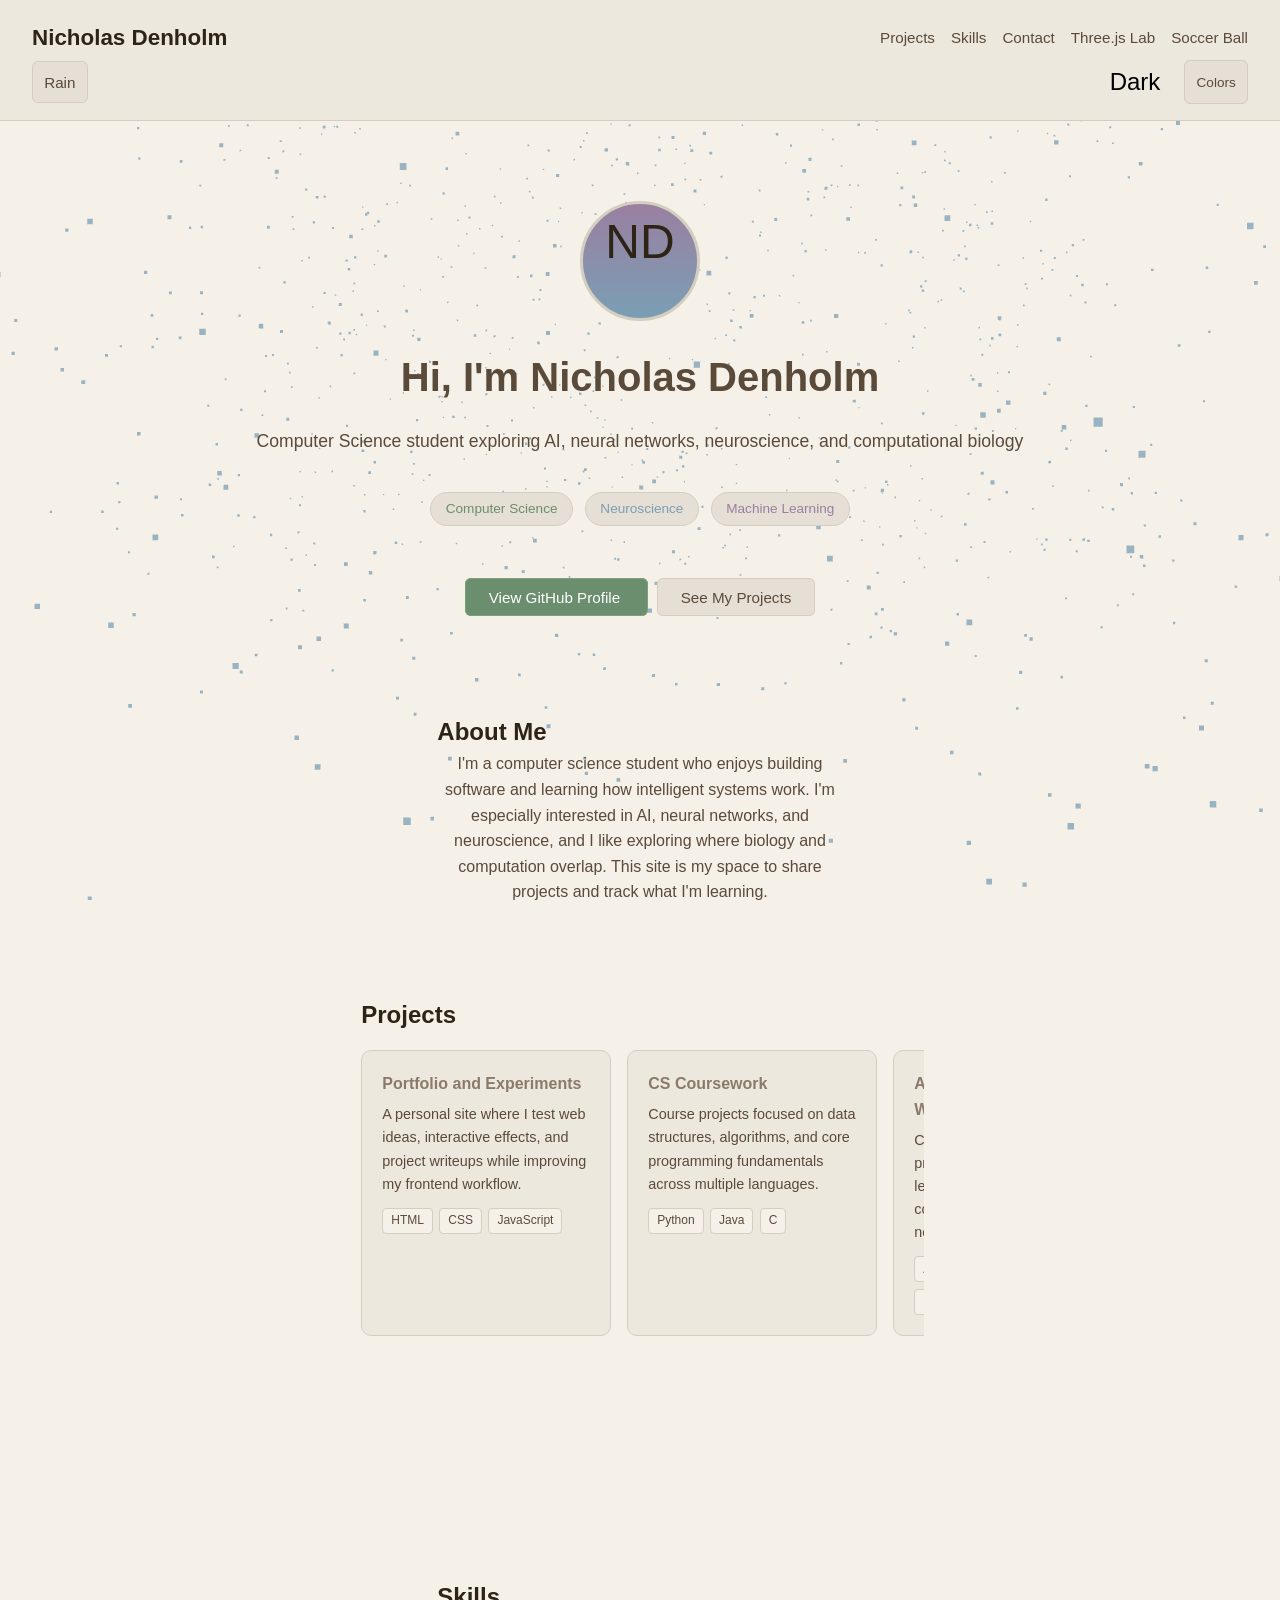
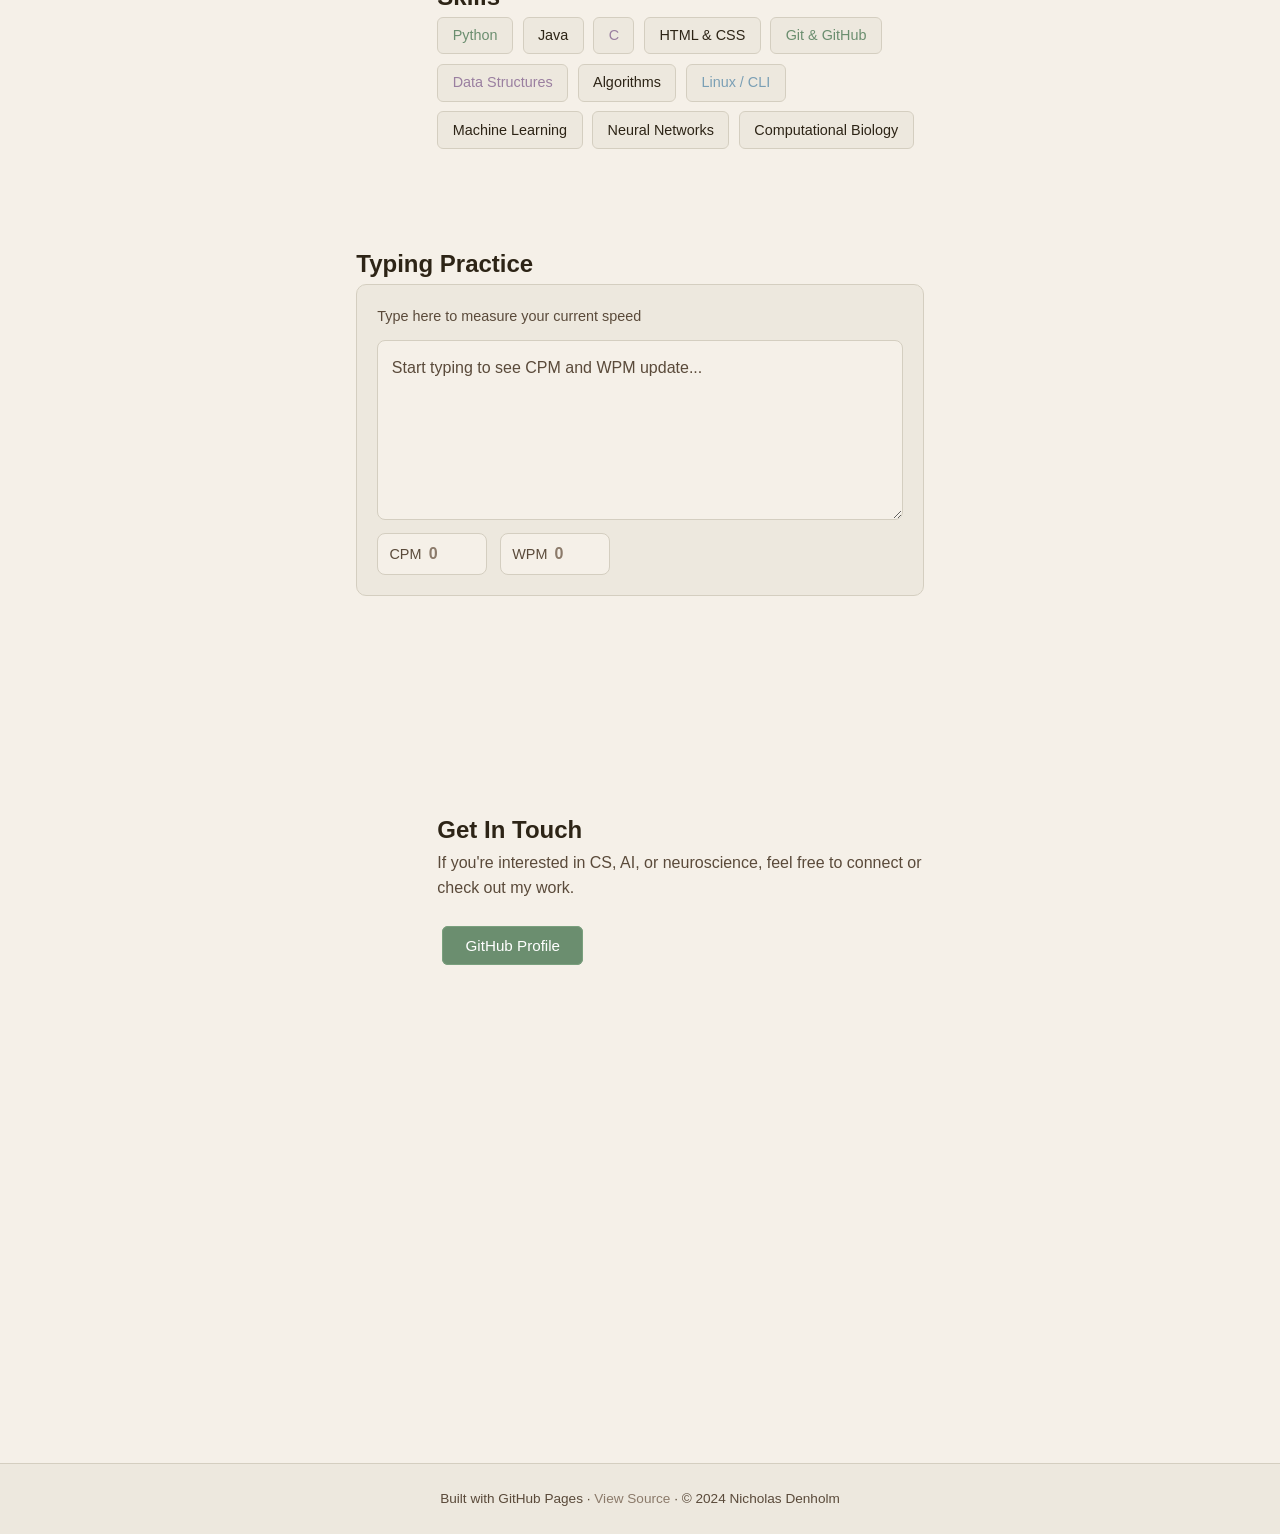
==== commit 768f05d2: "Reformated css to grid alignment" ====
--- a/html/index.html
+++ b/html/index.html
@@ -16,22 +16,26 @@
 
     <header>
       <span class="logo">Nicholas Denholm</span>
-      <nav>
+      <nav class="header nav">
         <a href="#projects">Projects</a>
         <a href="#skills">Skills</a>
         <a href="#contact">Contact</a>
         <a href="three-lab.html">Three.js Lab</a>
         <a href="soccer-ball.html">Soccer Ball</a>
+      </nav>
+      <div class="theme-box">
         <button id="theme-toggle" class="theme-toggle" aria-label="Toggle theme">
-          <span id="theme-icon">Dark</span>
+          <span id="theme-icon">Theme</span>
         </button>
-        <button id="theme-editor-toggle" class="theme-editor-toggle" type="button" aria-label="Open color settings">
+        <button id="theme-editor-toggle" class="editor-toggle theme-editor-toggle" type="button" aria-label="Open color settings">
           Colors
         </button>
-        <button id="rain-editor-toggle" class="rain-editor-toggle" type="button" aria-label="Open rain settings">
+      </div>
+      <div class="rain-box">
+        <button id="rain-editor-toggle" class="editor-toggle rain-editor-toggle" type="button" aria-label="Open rain settings">
           Rain
         </button>
-      </nav>
+      </div>
     </header>
 
     <aside id="theme-editor" class="theme-editor" hidden>
@@ -94,7 +98,7 @@
         <span class="badge blue">Neuroscience</span>
         <span class="badge purple">Machine Learning</span>
       </div>
-      <div>
+      <div class="github-hero-button">
         <a class="btn btn-primary" href="https://github.com/NicholasDenholm" target="_blank" rel="noopener noreferrer">
           View GitHub Profile
         </a>
@@ -105,7 +109,7 @@
     <main>
 
       <!-- About -->
-      <section id="about" style="margin-bottom: 3rem;">
+      <section class= "group-1" id="about" style="margin-bottom: 3rem;">
         <h2 class="section-title">About Me</h2>
         <p style="max-width:700px; margin: 0 auto; text-align: center;">
           I'm a computer science student who enjoys building software and learning how
@@ -116,7 +120,7 @@
       </section>
 
       <!-- Projects -->
-      <section id="projects" style="margin-bottom: 3rem;">
+      <section class="group-2" id="projects" style="margin-bottom: 3rem;">
         <h2 class="section-title">Projects</h2>
         <div class="cards">
           <div class="card">
@@ -150,24 +154,24 @@
       </section>
 
       <!-- Skills -->
-      <section id="skills" style="margin-bottom: 3rem;">
+      <section class="group-3" id="skills" style="margin-bottom: 3rem;">
         <h2 class="section-title">Skills</h2>
         <div class="skills-list">
-          <span class="skill-chip">Python</span>
+          <span class="skill-chip badge green">Python</span>
           <span class="skill-chip">Java</span>
-          <span class="skill-chip">C</span>
+          <span class="skill-chip badge purple">C</span>
           <span class="skill-chip">HTML &amp; CSS</span>
-          <span class="skill-chip">Git &amp; GitHub</span>
-          <span class="skill-chip">Data Structures</span>
+          <span class="skill-chip badge green">Git &amp; GitHub</span>
+          <span class="skill-chip badge purple">Data Structures</span>
           <span class="skill-chip">Algorithms</span>
-          <span class="skill-chip">Linux / CLI</span>
+          <span class="skill-chip badge blue">Linux / CLI</span>
           <span class="skill-chip">Machine Learning</span>
           <span class="skill-chip">Neural Networks</span>
           <span class="skill-chip">Computational Biology</span>
         </div>
       </section>
       
-      <section id="typing-practice" style="margin-bottom: 3rem;">
+      <section class="group-4" id="typing-practice" style="margin-bottom: 3rem;">
         <h2 class="section-title">Typing Practice</h2>
         <form id="tipper">
           <label for="textariffic" class="label">Type here to measure your current speed</label>
@@ -180,10 +184,10 @@
       </section>
 
       <!-- Contact -->
-      <section id="contact" class="contact-section">
+      <section class="contact-section group-5" id="contact" style="margin-bottom: 3rem;">
         <h2 class="section-title">Get In Touch</h2>
-        <p>If you're interested in CS, AI, or neuroscience, feel free to connect or check out my work.</p>
-        <a class="btn btn-primary"
+        <p class="contact-p">If you're interested in CS, AI, or neuroscience, feel free to connect or check out my work.</p>
+        <a class="btn btn-primary github-hero-button"
            href="https://github.com/NicholasDenholm"
            target="_blank"
            rel="noopener noreferrer">
--- a/css/style.css
+++ b/css/style.css
@@ -80,6 +80,7 @@
   color: var(--text-primary);
   line-height: 1.6;
   min-height: 100vh;
+  min-width: 100vh;
   overflow-x: hidden;
   position: relative;
   transition: background-color 0.2s ease, color 0.2s ease;
@@ -90,12 +91,22 @@
   inset: 0;
   pointer-events: none;
   position: fixed;
-  width: 100vw;
-  z-index: 0;
+  width: 120vw;
+  z-index: -100;
   color: var(--accent-blue);
 }
 
-header,
+
+main {
+  max-width: 100%;
+  margin: 0 auto;
+  padding: 2rem;
+
+  display: grid;
+  grid-template-columns: repeat(15, 1fr);
+  grid-template-rows: repeat(16, 0.5fr);
+}
+
 .hero,
 main,
 footer {
@@ -104,10 +115,12 @@
 }
 
 header {
+  display: grid;
+  grid-template-columns: repeat(3, 1fr);
+  grid-template-rows: repeat(2, 1fr);
   background-color: var(--bg-secondary);
   border-bottom: 1px solid var(--border-color);
-  padding: 1rem 2rem;
-  display: flex;
+  padding: 1rem 2rem; 
   align-items: center;
   justify-content: space-between;
   transition: background-color 0.2s ease, border-color 0.2s ease;
@@ -121,8 +134,10 @@
 }
 
 header nav {
-  display: flex;
-  align-items: center;
+  grid-column: 3;
+  grid-template-rows: auto auto;
+  justify-self: end;
+  display: flex;
   gap: 1rem;
 }
 
@@ -137,10 +152,27 @@
   color: var(--text-primary);
 }
 
+.theme-box {
+  grid-column: 3;
+  grid-row: 2;
+  display: flex;
+  gap: 1rem;
+  justify-self: end;
+}
+
+.rain-box {
+  grid-column: 1;
+  grid-row: 2;
+  display: flex;
+  gap: 1rem;
+  justify-self: start;
+}
+/*----------- Toggle Buttons ------------- */
 .theme-toggle {
+  justify-self: end;
   background: none;
   border: none;
-  font-size: 1.4rem;
+  font-size: 1.5rem;
   cursor: pointer;
   padding: 0.5rem;
   display: flex;
@@ -157,16 +189,31 @@
   transform: scale(0.95);
 }
 
-.theme-editor-toggle,
-.rain-editor-toggle {
+.editor-toggle {
+  background: none;
   background-color: var(--button-secondary-bg);
   border: 1px solid var(--button-secondary-border);
   border-radius: 6px;
   color: var(--button-secondary-text);
   cursor: pointer;
+  
+  padding: 0.4rem 0.7rem;
+  transition: all 0.2s ease; 
+}
+
+.theme-editor-toggle {
+  grid-column: 3;
+  grid-row: 2;
+  justify-self: end;
   font-size: 0.85rem;
-  padding: 0.4rem 0.7rem;
-  transition: all 0.2s ease;
+}
+
+.rain-editor-toggle { 
+  grid-column: 1;
+  grid-row: 2;
+  justify-self: start;
+  font-size: 0.95rem;
+  padding: 0.7rem 0.7rem;
 }
 
 .theme-editor-toggle:hover,
@@ -180,9 +227,10 @@
   background-color: var(--bg-secondary);
   border: 1px solid var(--border-color);
   border-radius: 10px;
-  max-height: calc(100vh - 7rem);
+  max-height: calc(100vh - 10rem);
   overflow-y: auto;
   padding: 1rem;
+  margin-top: 3rem;
   position: fixed;
   right: 1rem;
   top: 5.25rem;
@@ -191,6 +239,11 @@
 }
 
 .rain-editor {
+  grid-column: 1;
+  grid-row: 2;
+  justify-self: start;
+  background: none;
+  margin-top: 3rem;
   left: 1rem;
   right: auto;
 }
@@ -328,12 +381,13 @@
   margin: 0;
 }
 
-.hero {
-  display: flex;
-  flex-direction: column;
+/* ---------------- Hero -----------------*/
+.hero { 
+  display: grid;
+  grid-template-columns: repeat(5, 1fr);
+  grid-template-rows: repeat(5 ,0.5fr);
+  text-align: center;
   align-items: center;
-  justify-content: center;
-  text-align: center;
   padding: 5rem 2rem 3rem;
 }
 
@@ -342,9 +396,10 @@
   height: 120px;
   border-radius: 50%;
   background: linear-gradient(0deg, var(--accent-blue), var(--accent-purple));
-  display: flex;
-  align-items: center;
-  justify-content: center;
+  grid-column: 3;
+  grid-row: 1;
+  justify-self: center;
+  text-align: center;
   font-size: 3rem;
   margin-bottom: 1.5rem;
   border: 3px solid var(--border-color);
@@ -356,6 +411,9 @@
 }
 
 .hero h1 {
+  grid-column: 1/ span 5;
+  grid-row: 2;
+  align-items: center; 
   font-size: 2.5rem;
   color: var(--text-secondary);
   margin-bottom: 0.5rem;
@@ -364,12 +422,18 @@
 
 .hero .subtitle {
   font-size: 1.1rem;
+  grid-column: 1/ span 5;
+  grid-row: 3;
+  align-items: center; 
   color: var(--text-secondary);
   margin-bottom: 1.5rem;
   transition: color 0.2s ease;
 }
 
 .hero .badges {
+  grid-column: 1/ span 5;
+  grid-row: 4;
+  align-items: center; 
   display: flex;
   gap: 0.75rem;
   flex-wrap: wrap;
@@ -377,6 +441,14 @@
   margin-bottom: 2rem;
 }
 
+.github-hero-button {
+  grid-column: 1/ span 5;
+  grid-row: 5;
+  align-items: center; 
+  border: 1px solid transparent;
+}
+
+/* --------------- Badges ------------------- */
 .badge {
   background-color: var(--bg-tertiary);
   border: 1px solid var(--border-color);
@@ -387,16 +459,23 @@
   transition: all 0.2s ease;
 }
 
+.badge.blue {
+  color: var(--accent-blue);
+}
+
+.badge.green {
+  color: var(--accent-green);
+}
+
+.badge.purple {
+  color: var(--accent-purple);
+}
+
 .badge.blue:hover {
   opacity: 0.6;
   border-color: var(--accent-blue);
 }
 
-/*
-.badge.green {
-  border-color: var(--accent-green);
-}
-*/
 .badge.green:hover {
   opacity: 0.6;
   border-color: var(--accent-green);
@@ -409,8 +488,10 @@
   border-color: var(--accent-purple);
 }
 
+
+/* --------------- Buttons ------------------- */
 .btn {
-  display: inline-block;
+  /*display: inline-block;*/
   padding: 0.6rem 1.4rem;
   border-radius: 6px;
   font-size: 0.95rem;
@@ -442,20 +523,15 @@
   transform: translateY(-2px);
 }
 
-main {
-  max-width: 900px;
-  margin: 0 auto;
-  padding: 2rem;
-}
-
-/* About and section paragraphs */
+
+/* ----------------- About and  paragraphs ---------- */
 #about p,
-.contact-section p {
-  color: var(--text-secondary);
-  transition: color 0.2s ease;
-}
-
-.section-title {
+.contact- p {
+  color: var(--text-secondary);
+  transition: color 0.2s ease;
+}
+
+.-title {
   text-align: center; 
   font-size: 1.4rem;
   font-weight: 600;
@@ -467,13 +543,21 @@
 }
 
 .cards {
-  display: grid;
-  grid-template-columns: repeat(auto-fit, minmax(260px, 1fr));
+  display: flex;
+  overflow-x: auto;
+  scroll-snap-type: x mandatory;
+  scrollbar-width: none;
+  padding-top: 1rem;
+  padding-bottom: 1rem;
   gap: 1rem;
   margin-bottom: 3rem;
 }
 
 .card {
+  min-width: 50px;
+  max-width: 250px;
+  flex: 0 0 auto;
+  scroll-snap-align: center;
   background-color: var(--bg-secondary);
   border: 1px solid var(--border-color);
   border-radius: 10px;
@@ -543,7 +627,7 @@
   color: var(--accent-primary);
 }
 
-.sdp-section {
+.sdp- {
   background: linear-gradient(135deg, var(--gradient-1), var(--gradient-2));
   opacity: 0.85;
   border: 1px solid var(--border-color);
@@ -554,17 +638,17 @@
   transition: all 0.2s ease;
 }
 
-.sdp-section:hover {
+.sdp-:hover {
   opacity: 1;
 }
 
-.sdp-section h2 {
+.sdp- h2 {
   color: var(--text-primary);
   margin-bottom: 0.75rem;
   transition: color 0.2s ease;
 }
 
-.sdp-section p {
+.sdp- p {
   color: var(--text-secondary);
   margin-bottom: 1.25rem;
   max-width: 600px;
@@ -574,8 +658,6 @@
 }
 
 .sdp-benefits {
-  display: grid;
-  grid-template-columns: repeat(auto-fit, minmax(200px, 1fr));
   gap: 1rem;
   margin-bottom: 1.5rem;
   text-align: left;
@@ -614,13 +696,17 @@
 }
 
 .contact-section {
-  text-align: center;
+  text-align: left;
   margin-bottom: 3rem;
 }
 
-.contact-section p {
-  color: var(--text-secondary);
-  margin-bottom: 1rem;
+.contact.a {
+  padding-top: 1rem;
+}
+
+.contact-p {
+  color: var(--text-secondary);
+  margin-bottom: 2rem;
   transition: color 0.2s ease;
 }
 
@@ -644,6 +730,35 @@
   text-decoration: underline;
 }
 
+
+.group-1 {
+  grid-column: 6 / 11;
+  grid-row: 1 / span 2;
+}
+
+.group-2 {
+  align-items: center;
+  padding-left: 5px;
+  grid-column: 5 / span 7;
+  grid-row: 3 / span 5;
+}
+
+.group-3 {
+  padding-top: 1rem;
+  grid-column: 6 / span 6;
+  grid-row: 7 / span 2;
+}
+
+.group-4 {
+  grid-column: 5 / span 7;
+  grid-row: 9 / span 4;
+}
+
+.group-5 {
+  grid-column: 6 / span 6;
+  grid-row: 13 / span 1;
+}
+
 @media (max-width: 600px) {
   .hero h1 {
     font-size: 1.8rem;
